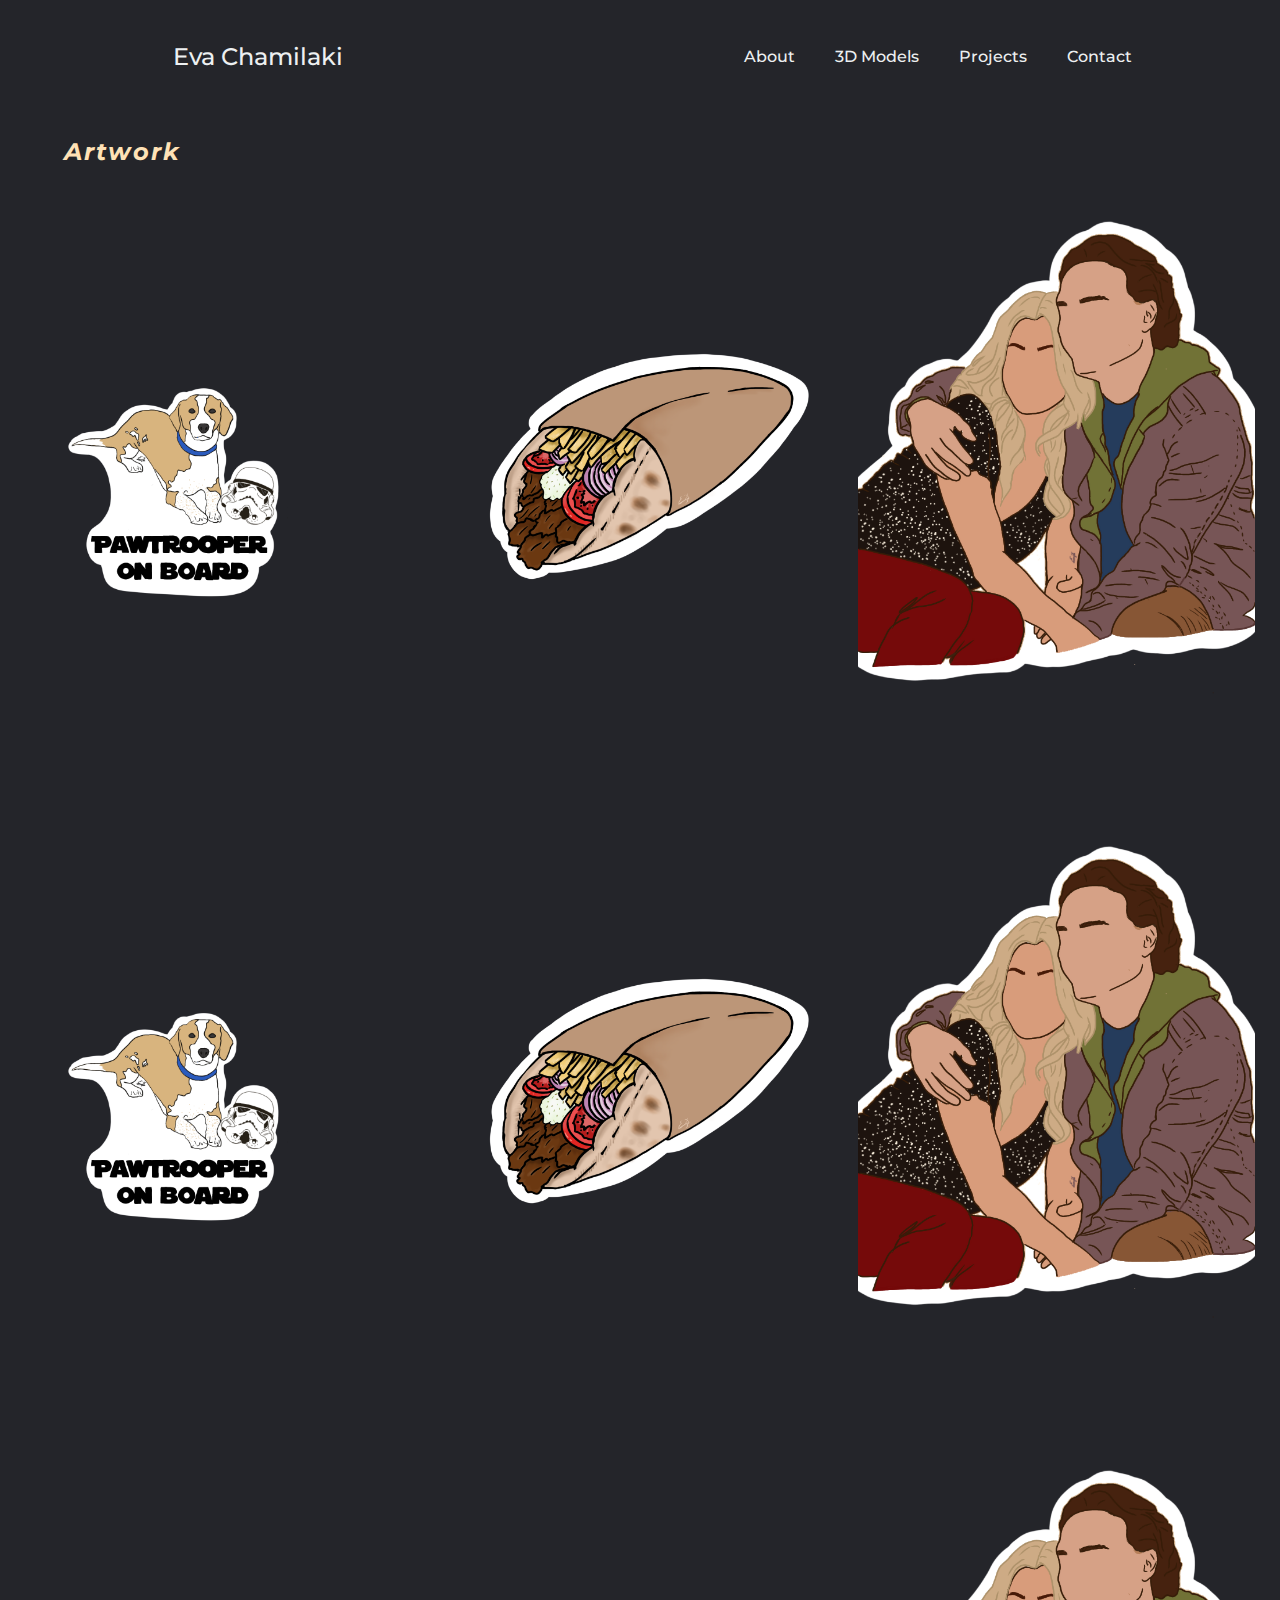
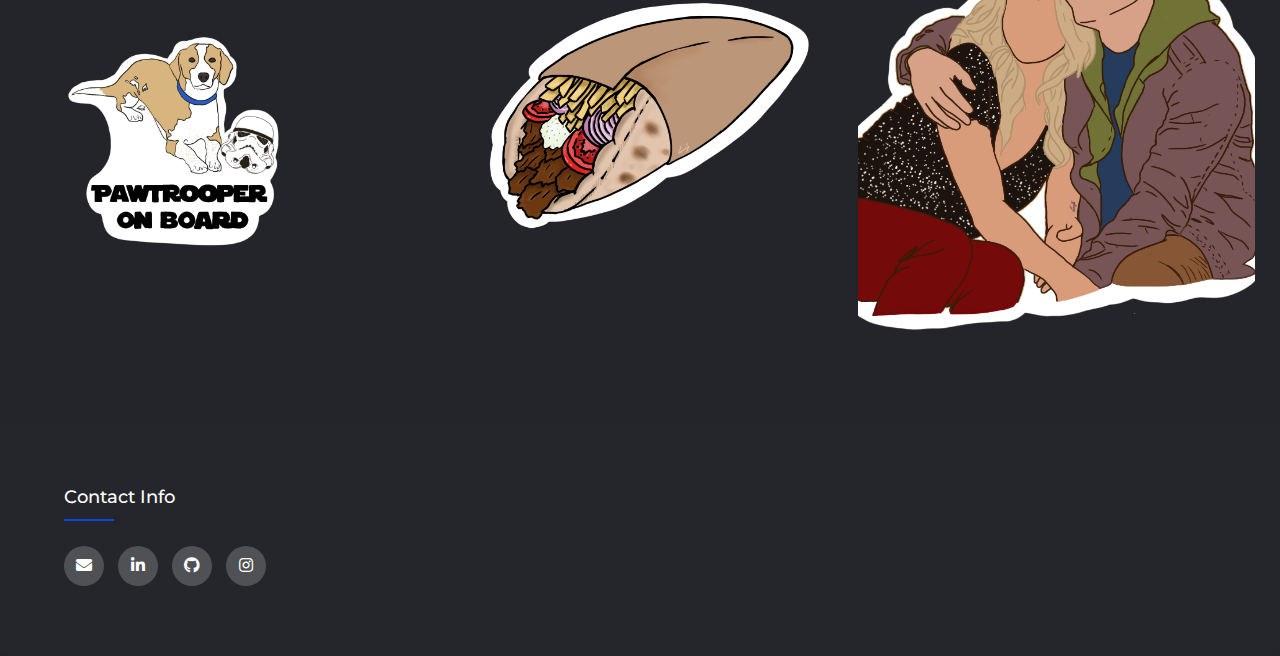
==== index.html @ 16413973 "init" ====
<!DOCTYPE html>
<html>

<head>
    <meta charset="utf-8">
    <title>Eva Chamilaki</title>
    <meta name="description" content="">
    <meta name="viewport" content="width=device-width, initial-scale=1">
    <link rel="stylesheet" href="styles.css">
    <link href="https://fonts.googleapis.com/css?family=Montserrat:500&display=swap" rel="stylesheet">
    <link rel="stylesheet" type="text/css"
        href="https://cdnjs.cloudflare.com/ajax/libs/font-awesome/5.15.1/css/all.min.css">
    <script>
        window.onload = function () {
          window.scrollTo(0, 0);
        };
      </script>
</head>

<body>
    <header>
        <nav>
            <ul class="nav__links">
                <li><a href="#">About</a></li>
                <li><a href="#anchor_artwork">3D Models</a></li>
                <li><a href="#">Projects</a></li>
                <li><a href="#anchor_contact">Contact</a></li>
            </ul>
        </nav>
        <a class="cta" href="#">Eva Chamilaki</a>
    </header>
    <div class="header-line"></div>

    <div class="main-content">
        <h2 id="anchor_artwork" class="section_titles"><i>Artwork</i></h2>
        <div class="art_3d">
            <div class="row">
                <div class="img_container">
                    <img src="artwork/pawtrooper.png" alt="Azor" style="width:100%">
                </div>
                <div class="img_container">
                    <img src="artwork/gyros_logo.png" alt="GyroText" style="width:100%">
                </div>
                <div class="img_container">
                    <img src="artwork/leonny.png" alt="PennyLeon" style="width:100%">
                </div>
            </div>

            <div class="row">
                <div class="img_container">
                    <img src="artwork/pawtrooper.png" alt="Azor" style="width:100%">
                </div>
                <div class="img_container">
                    <img src="artwork/gyros_logo.png" alt="GyroText" style="width:100%">
                </div>
                <div class="img_container">
                    <img src="artwork/leonny.png" alt="PennyLeon" style="width:100%">
                </div>
            </div>

            <div class="row">
                <div class="img_container">
                    <img src="artwork/pawtrooper.png" alt="Azor" style="width:100%">
                </div>
                <div class="img_container">
                    <img src="artwork/gyros_logo.png" alt="GyroText" style="width:100%">
                </div>
                <div class="img_container">
                    <img src="artwork/leonny.png" alt="PennyLeon" style="width:100%">
                </div>
            </div>
        </div>
    </div>

    <!-- <div class="footer-line"></div> -->
    <footer class="footer" id="anchor_contact">
        <div class="container">
            <div class="footer-col">
                <h4>Contact info</h4>
                <div class="social-links">
                    <a href="mailto: evacham7@gmail.com" target="_blank"><i class="fas fa-envelope"></i></a>
                    <a href="https://www.linkedin.com/in/eva-chamilaki/" target="_blank"><i
                            class="fab fa-linkedin-in"></i></a>
                    <a href="https://github.com/EvaChamilaki" target="_blank"><i class="fab fa-github"></i></a>
                    <a href="https://www.instagram.com/eva_cham7/" target="_blank"><i class="fab fa-instagram"></i></a>
                </div>
            </div>
        </div>
    </footer>
</body>

</html>
---- styles.css ----
* {
  box-sizing: border-box;
  margin: 0;
  padding: 0;
}

html {
  scroll-behavior: smooth;
}

header {
  display: flex;
  justify-content: space-between;
  align-items: center;
  padding: 30px 10%;
  background-color: #24252a;
}

nav {
  order: 1;
}

.nav__links a,
.cta,
.overlay__content a {
  font-family: "Montserrat", sans-serif;
  font-weight: 500;
  color: #edf0f1;
  text-decoration: none;
}

.nav__links {
  list-style: none;
  display: flex;
  font-size: 16px;
}

.nav__links li {
  padding: 0px 20px;
}

.nav__links li:nth-child(1) {
  padding: 0 20px 0 0;
}

.nav__links li a {
  transition: all 0.3s ease 0s;
}

.nav__links li a:hover {
  color: #1355ef;
}

.cta {
  font-size: 24px;
  margin-left: 20px;
  padding: 9px 25px;
  cursor: default;
  user-select: none;
}

.section_titles {
  display: flex;
  flex-direction: column;
  align-items: left;
  color: #ffe2b6;
  letter-spacing: 2px;
  margin-left: 5%;
}

.header-line,
.footer-line {
  width: 100%;
  height: 2px;
  background-color: #1355ef;
  margin: 0 auto;
}

.header-line {
  margin-bottom: 20px;
}

.footer-line {
  margin-top: 20px;
}

.menu {
  display: none;
}

.overlay {
  height: 100%;
  width: 0;
  position: fixed;
  z-index: 1;
  left: 0;
  top: 0;
  background-color: #24252a;
  overflow-x: hidden;
  transition: all 0.5s ease 0s;
}

.overlay--active {
  width: 100%;
}

.overlay__content {
  display: flex;
  height: 100%;
  flex-direction: column;
  align-items: center;
  justify-content: center;
}

.overlay a {
  padding: 15px;
  font-size: 36px;
  display: block;
  transition: all 0.3s ease 0s;
}

.overlay a:hover,
.overlay a:focus {
  color: #1355ef;
}

.overlay .close {
  position: absolute;
  top: 20px;
  right: 45px;
  font-size: 60px;
  color: #edf0f1;
}

html,
body {
  height: 100%;
  margin: 0;
}

body {
  line-height: 1.5;
  font-family: 'Montserrat', sans-serif;
  display: flex;
  flex-direction: column;
  justify-content: space-between;
  background-color: #24252a;
}

.main-content {
  flex: 1;
  background-color: #24252a;
}

.container {
  max-width: 1224px;
  margin: auto;
  width: 90%;
  padding: 40px 0;
}

.art_3d {
  display: flex;
  flex-direction: column;
  /* Stack rows vertically */
  gap: 20px;
  margin: 0;
  background-color: #24252a;
  padding: 0;
}

.row {
  display: flex;
  justify-content: space-between;
  /* Spread images evenly across each row */
  gap: 20px;
  /* Adjust the space between images */
}

.img_container {
  width: 32%;
  padding: 5px;
  justify-content: center;
  align-items: center;
  display:flex;
}

img{
  width: 100%;
  display: block;
  transition: transform .2s;
  margin:0 auto;
  border-radius: 10px;
}
img:hover{
    transform:scale(1.1);
}

.row::after {
  content: "";
  clear: both;
  display: table;
}

.footer {
  background-color: #24262b;
  padding: 20px 0;
  position: relative;
  bottom: 0;
  border-radius: 0px 0px 13px 13px;
}

.footer-col h4 {
  font-size: 18px;
  color: #ffffff;
  text-transform: capitalize;
  margin-bottom: 35px;
  font-weight: 500;
  position: relative;
}

.footer-col h4::before {
  content: '';
  position: absolute;
  left: 0;
  bottom: -10px;
  background-color: #1243e1;
  height: 2px;
  box-sizing: border-box;
  width: 50px;
}

.footer-col .social-links a {
  display: inline-block;
  height: 40px;
  width: 40px;
  background-color: rgba(255, 255, 255, 0.2);
  margin: 0 10px 10px 0;
  text-align: center;
  line-height: 40px;
  border-radius: 50%;
  color: #ffffff;
  transition: all 0.5s ease;
}

.footer-col .social-links a:hover {
  color: #24262b;
  background-color: #ffffff;
}
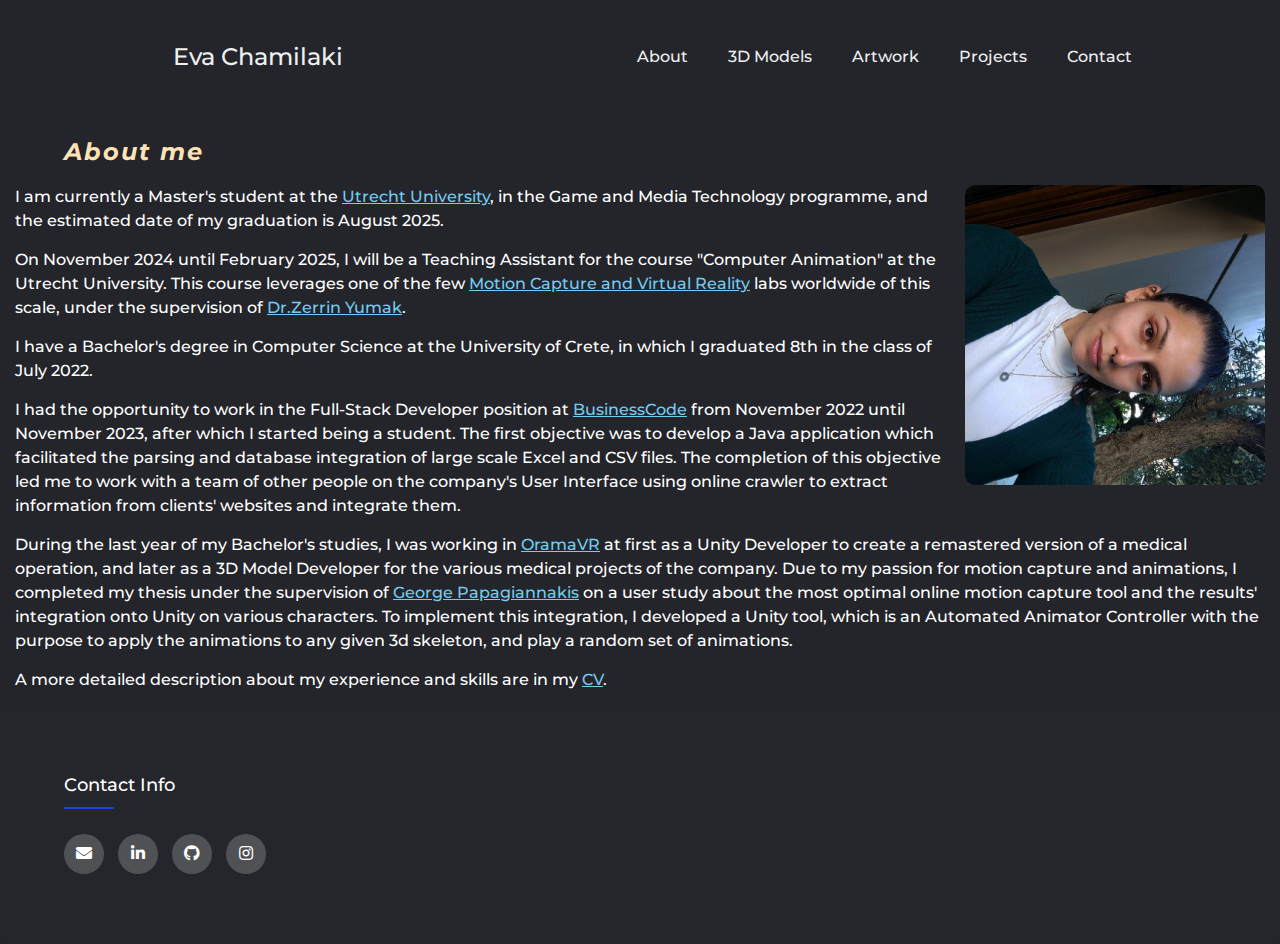
==== commit fac0df14: "separated pages, added artworks" ====
--- a/index.html
+++ b/index.html
@@ -21,8 +21,9 @@
     <header>
         <nav>
             <ul class="nav__links">
-                <li><a href="#">About</a></li>
-                <li><a href="#anchor_artwork">3D Models</a></li>
+                <li><a href="#anchor_about">About</a></li>
+                <li><a href="models_3d.html">3D Models</a></li>
+                <li><a href="artwork.html">Artwork</a></li>
                 <li><a href="#">Projects</a></li>
                 <li><a href="#anchor_contact">Contact</a></li>
             </ul>
@@ -32,47 +33,31 @@
     <div class="header-line"></div>
 
     <div class="main-content">
-        <h2 id="anchor_artwork" class="section_titles"><i>Artwork</i></h2>
-        <div class="art_3d">
-            <div class="row">
-                <div class="img_container">
-                    <img src="artwork/pawtrooper.png" alt="Azor" style="width:100%">
-                </div>
-                <div class="img_container">
-                    <img src="artwork/gyros_logo.png" alt="GyroText" style="width:100%">
-                </div>
-                <div class="img_container">
-                    <img src="artwork/leonny.png" alt="PennyLeon" style="width:100%">
-                </div>
-            </div>
+        <h2 id="anchor_about" class="section_titles"><i>About me</i></h2>
 
-            <div class="row">
-                <div class="img_container">
-                    <img src="artwork/pawtrooper.png" alt="Azor" style="width:100%">
-                </div>
-                <div class="img_container">
-                    <img src="artwork/gyros_logo.png" alt="GyroText" style="width:100%">
-                </div>
-                <div class="img_container">
-                    <img src="artwork/leonny.png" alt="PennyLeon" style="width:100%">
-                </div>
-            </div>
-
-            <div class="row">
-                <div class="img_container">
-                    <img src="artwork/pawtrooper.png" alt="Azor" style="width:100%">
-                </div>
-                <div class="img_container">
-                    <img src="artwork/gyros_logo.png" alt="GyroText" style="width:100%">
-                </div>
-                <div class="img_container">
-                    <img src="artwork/leonny.png" alt="PennyLeon" style="width:100%">
-                </div>
-            </div>
-        </div>
+        <p><img class="about_img" src="me.jpeg" width="300" height="300">
+            I am currently a Master's student at the <a class="about_links" href="https://www.uu.nl/en">Utrecht University</a>, in the Game and Media Technology programme, 
+            and the estimated date of my graduation is August 2025.</p>
+            <p>On November 2024 until February 2025, I will be a Teaching Assistant for the course "Computer Animation" at the Utrecht University. This course leverages 
+            one of the few <a class="about_links" href="https://www.uu.nl/en/research/motion-capture-and-virtual-reality-lab">Motion Capture and Virtual Reality</a> 
+            labs worldwide of this scale, under the supervision of <a class="about_links" href="https://www.uu.nl/staff/ZYumak">Dr.Zerrin Yumak</a>.</p>
+            <p>I have a Bachelor's degree in Computer Science at the University of Crete, in which I graduated 8th in the class of July 2022.</p>
+            <p>I had the opportunity to work in the Full-Stack Developer position at <a class="about_links" href="https://www.business-code.de/">BusinessCode</a>
+            from November 2022 until November 2023, after which I started being a student. The first objective was to develop a Java application which 
+            facilitated the parsing and database integration of large scale Excel and CSV files. The completion of this objective led me to work with a 
+            team of other people on the company's User Interface using online crawler to extract information from clients' websites and integrate
+            them.</p>
+            <p>During the last year of my Bachelor's studies, I was working in <a class="about_links" href="https://oramavr.com/">OramaVR</a> at first as a 
+            Unity Developer to create a remastered version of a medical operation, and later as a 3D Model Developer for the various medical projects of the company.
+            Due to my passion for motion capture and animations, I completed my thesis under the supervision of 
+            <a class="about_links" href="https://scholar.google.com/citations?user=rUfyI3MAAAAJ&hl=en">George Papagiannakis</a> on a user study about the most optimal online
+            motion capture tool and the results' integration onto Unity on various characters. To implement this integration, I developed a Unity tool, which is an Automated
+            Animator Controller with the purpose to apply the animations to any given 3d skeleton, and play a random set of animations. </p>
+            <p>A more detailed description about my experience and skills are in my <a class="about_links" href="https://scholar.google.com/citations?user=rUfyI3MAAAAJ&hl=en">CV</a>.</p>
+        
     </div>
 
-    <!-- <div class="footer-line"></div> -->
+    <div class="footer-line"></div>
     <footer class="footer" id="anchor_contact">
         <div class="container">
             <div class="footer-col">
--- a/styles.css
+++ b/styles.css
@@ -22,6 +22,7 @@
 
 .nav__links a,
 .cta,
+p,
 .overlay__content a {
   font-family: "Montserrat", sans-serif;
   font-weight: 500;
@@ -29,6 +30,9 @@
   text-decoration: none;
 }
 
+.about_links {
+  color: rgb(115, 204, 242);
+}
 .nav__links {
   list-style: none;
   display: flex;
@@ -185,14 +189,21 @@
   display:flex;
 }
 
-img{
+.img_format {
   width: 100%;
   display: block;
   transition: transform .2s;
   margin:0 auto;
   border-radius: 10px;
 }
-img:hover{
+
+.about_img {
+  float: right;
+  margin: 0px 0px 15px 20px;
+  border-radius: 10px;
+}
+
+.img_format:hover{
     transform:scale(1.1);
 }
 
@@ -200,6 +211,13 @@
   content: "";
   clear: both;
   display: table;
+}
+
+p {
+  padding: 15px; 
+  padding-bottom: 0px;
+  color: white;
+
 }
 
 .footer {
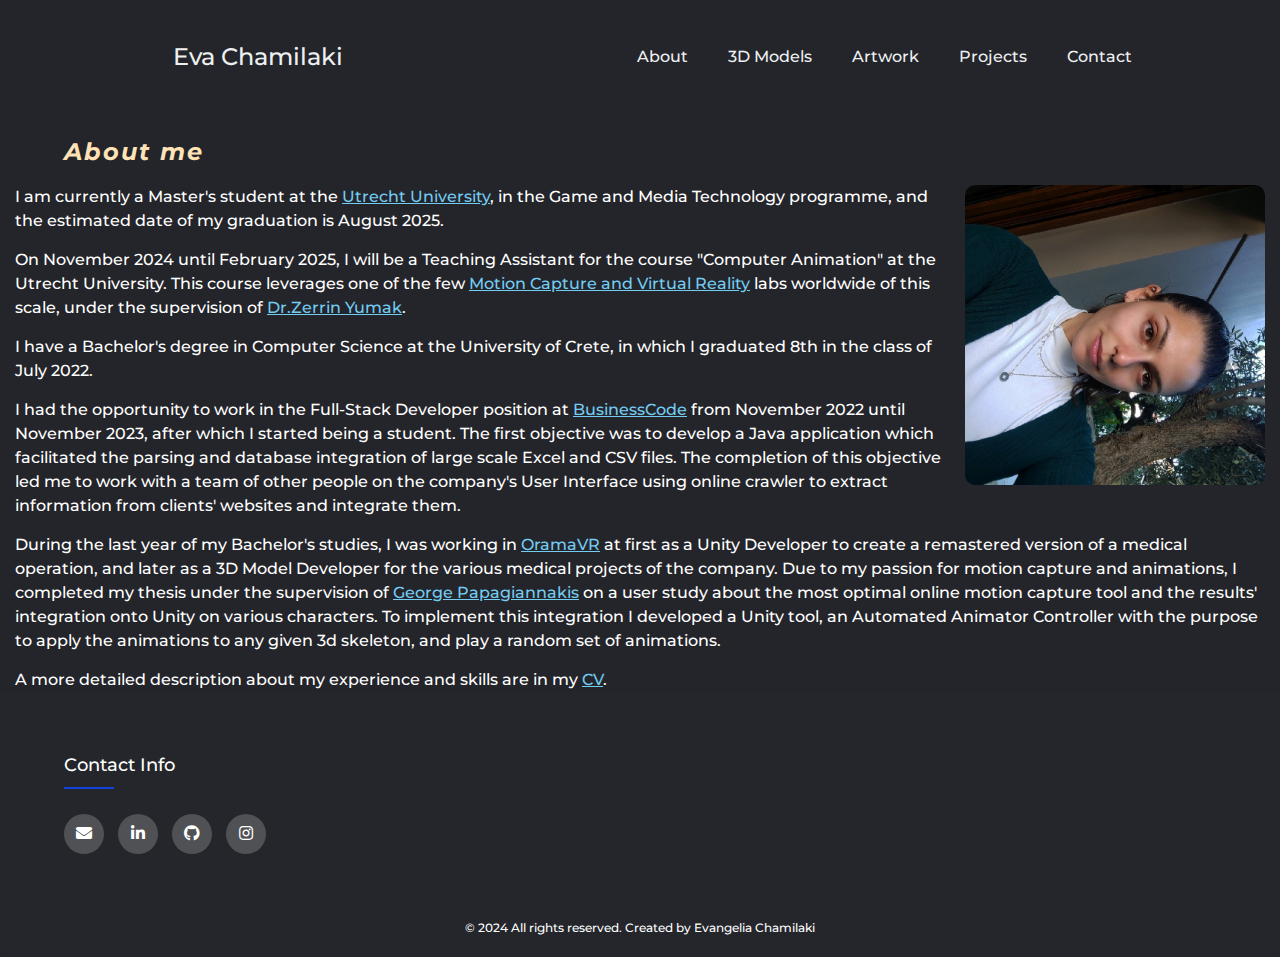
==== commit 11763258: "3d models page" ====
--- a/index.html
+++ b/index.html
@@ -12,9 +12,9 @@
         href="https://cdnjs.cloudflare.com/ajax/libs/font-awesome/5.15.1/css/all.min.css">
     <script>
         window.onload = function () {
-          window.scrollTo(0, 0);
+            window.scrollTo(0, 0);
         };
-      </script>
+    </script>
 </head>
 
 <body>
@@ -36,25 +36,42 @@
         <h2 id="anchor_about" class="section_titles"><i>About me</i></h2>
 
         <p><img class="about_img" src="me.jpeg" width="300" height="300">
-            I am currently a Master's student at the <a class="about_links" href="https://www.uu.nl/en">Utrecht University</a>, in the Game and Media Technology programme, 
+            I am currently a Master's student at the <a class="about_links" href="https://www.uu.nl/en">Utrecht
+                University</a>, in the Game and Media Technology programme,
             and the estimated date of my graduation is August 2025.</p>
-            <p>On November 2024 until February 2025, I will be a Teaching Assistant for the course "Computer Animation" at the Utrecht University. This course leverages 
-            one of the few <a class="about_links" href="https://www.uu.nl/en/research/motion-capture-and-virtual-reality-lab">Motion Capture and Virtual Reality</a> 
-            labs worldwide of this scale, under the supervision of <a class="about_links" href="https://www.uu.nl/staff/ZYumak">Dr.Zerrin Yumak</a>.</p>
-            <p>I have a Bachelor's degree in Computer Science at the University of Crete, in which I graduated 8th in the class of July 2022.</p>
-            <p>I had the opportunity to work in the Full-Stack Developer position at <a class="about_links" href="https://www.business-code.de/">BusinessCode</a>
-            from November 2022 until November 2023, after which I started being a student. The first objective was to develop a Java application which 
-            facilitated the parsing and database integration of large scale Excel and CSV files. The completion of this objective led me to work with a 
-            team of other people on the company's User Interface using online crawler to extract information from clients' websites and integrate
+        <p>On November 2024 until February 2025, I will be a Teaching Assistant for the course "Computer Animation" at
+            the Utrecht University. This course leverages
+            one of the few <a class="about_links"
+                href="https://www.uu.nl/en/research/motion-capture-and-virtual-reality-lab">Motion Capture and Virtual
+                Reality</a>
+            labs worldwide of this scale, under the supervision of <a class="about_links"
+                href="https://www.uu.nl/staff/ZYumak">Dr.Zerrin Yumak</a>.</p>
+        <p>I have a Bachelor's degree in Computer Science at the University of Crete, in which I graduated 8th in the
+            class of July 2022.</p>
+        <p>I had the opportunity to work in the Full-Stack Developer position at <a class="about_links"
+                href="https://www.business-code.de/">BusinessCode</a>
+            from November 2022 until November 2023, after which I started being a student. The first objective was to
+            develop a Java application which
+            facilitated the parsing and database integration of large scale Excel and CSV files. The completion of this
+            objective led me to work with a
+            team of other people on the company's User Interface using online crawler to extract information from
+            clients' websites and integrate
             them.</p>
-            <p>During the last year of my Bachelor's studies, I was working in <a class="about_links" href="https://oramavr.com/">OramaVR</a> at first as a 
-            Unity Developer to create a remastered version of a medical operation, and later as a 3D Model Developer for the various medical projects of the company.
-            Due to my passion for motion capture and animations, I completed my thesis under the supervision of 
-            <a class="about_links" href="https://scholar.google.com/citations?user=rUfyI3MAAAAJ&hl=en">George Papagiannakis</a> on a user study about the most optimal online
-            motion capture tool and the results' integration onto Unity on various characters. To implement this integration, I developed a Unity tool, which is an Automated
-            Animator Controller with the purpose to apply the animations to any given 3d skeleton, and play a random set of animations. </p>
-            <p>A more detailed description about my experience and skills are in my <a class="about_links" href="https://scholar.google.com/citations?user=rUfyI3MAAAAJ&hl=en">CV</a>.</p>
-        
+        <p>During the last year of my Bachelor's studies, I was working in <a class="about_links"
+                href="https://oramavr.com/">OramaVR</a> at first as a
+            Unity Developer to create a remastered version of a medical operation, and later as a 3D Model Developer for
+            the various medical projects of the company.
+            Due to my passion for motion capture and animations, I completed my thesis under the supervision of
+            <a class="about_links" href="https://scholar.google.com/citations?user=rUfyI3MAAAAJ&hl=en">George
+                Papagiannakis</a> on a user study about the most optimal online
+            motion capture tool and the results' integration onto Unity on various characters. To implement this
+            integration I developed a Unity tool, an Automated
+            Animator Controller with the purpose to apply the animations to any given 3d skeleton, and play a random set
+            of animations.
+        </p>
+        <p>A more detailed description about my experience and skills are in my <a class="about_links"
+                href="./EvaChamilaki_CV.pdf">CV</a>.</p>
+
     </div>
 
     <div class="footer-line"></div>
@@ -71,6 +88,10 @@
                 </div>
             </div>
         </div>
+
+        <div class="footer-copyright">
+            <p>&copy; 2024 All rights reserved. Created by Evangelia Chamilaki</p>
+        </div>
     </footer>
 </body>
 
--- a/styles.css
+++ b/styles.css
@@ -84,8 +84,9 @@
   margin-bottom: 20px;
 }
 
-.footer-line {
-  margin-top: 20px;
+.footer-copyright {
+  text-align: center;
+  font-size: 12px;
 }
 
 .menu {
@@ -166,23 +167,18 @@
 .art_3d {
   display: flex;
   flex-direction: column;
-  /* Stack rows vertically */
   gap: 20px;
-  margin: 0;
-  background-color: #24252a;
-  padding: 0;
+  background-color: #24252a;
 }
 
 .row {
   display: flex;
   justify-content: space-between;
-  /* Spread images evenly across each row */
-  gap: 20px;
-  /* Adjust the space between images */
+  padding-left: 20px;
 }
 
 .img_container {
-  width: 32%;
+  width: 30%;
   padding: 5px;
   justify-content: center;
   align-items: center;
@@ -195,6 +191,13 @@
   transition: transform .2s;
   margin:0 auto;
   border-radius: 10px;
+}
+
+.vertical-stack {
+  display: flex;
+  flex-direction: column;  /* Stack items (images) vertically */
+  align-items: center;
+  justify-content: center;
 }
 
 .about_img {
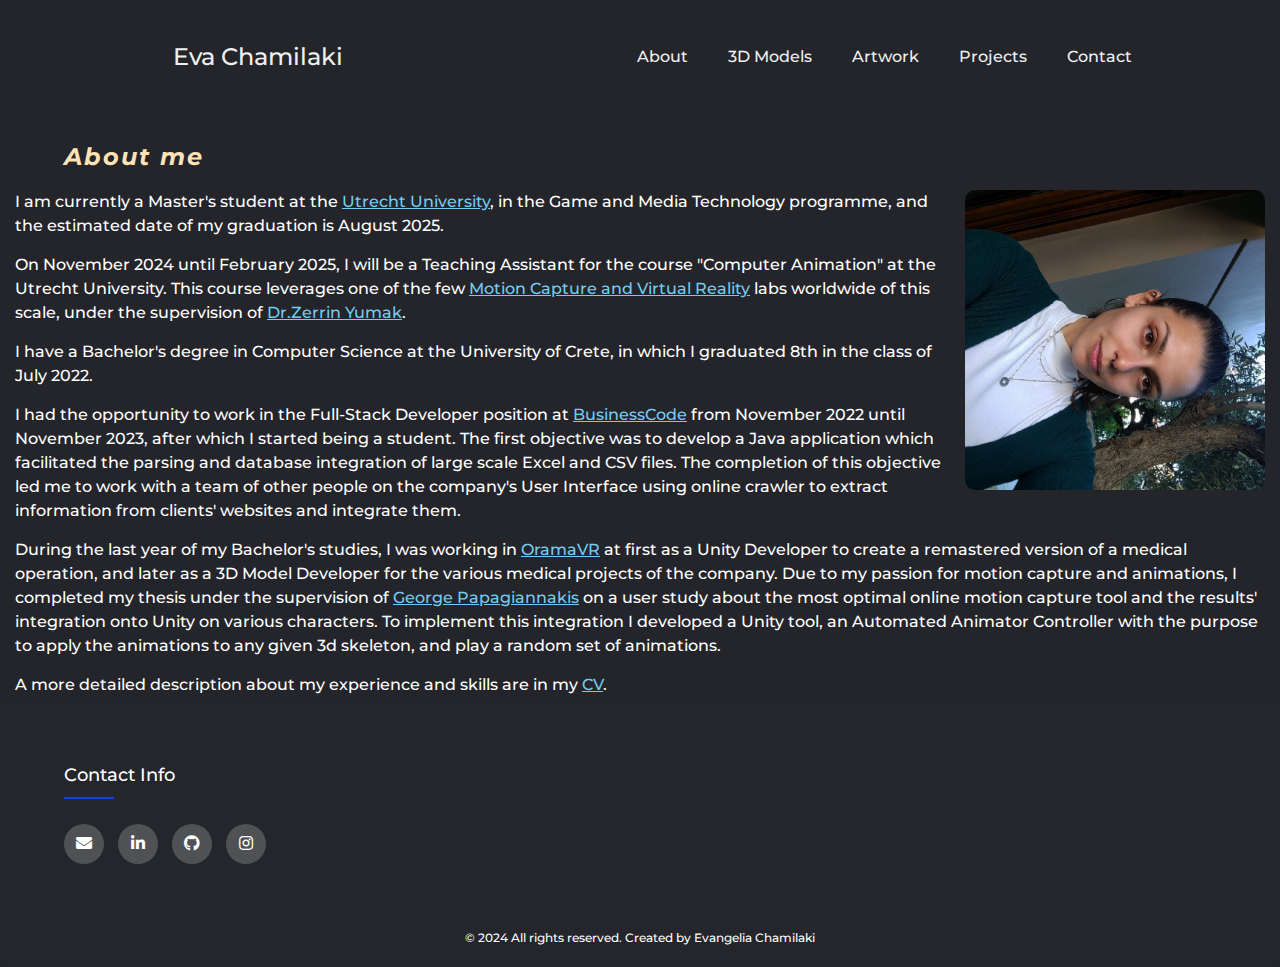
==== commit dd6b784a: "projects page added" ====
--- a/index.html
+++ b/index.html
@@ -24,7 +24,7 @@
                 <li><a href="#anchor_about">About</a></li>
                 <li><a href="models_3d.html">3D Models</a></li>
                 <li><a href="artwork.html">Artwork</a></li>
-                <li><a href="#">Projects</a></li>
+                <li><a href="projects.html">Projects</a></li>
                 <li><a href="#anchor_contact">Contact</a></li>
             </ul>
         </nav>
@@ -72,6 +72,12 @@
         <p>A more detailed description about my experience and skills are in my <a class="about_links"
                 href="./EvaChamilaki_CV.pdf">CV</a>.</p>
 
+
+        <a href="#" class="scrollbutton" id="scrollbuttonid">
+            <img src="arrow.png" alt="arrow">
+        </a>
+
+        <script src="script.js"></script>
     </div>
 
     <div class="footer-line"></div>
--- a/styles.css
+++ b/styles.css
@@ -75,9 +75,10 @@
 .header-line,
 .footer-line {
   width: 100%;
-  height: 2px;
+  height: 1px;
   background-color: #1355ef;
   margin: 0 auto;
+  margin-top: 5px;
 }
 
 .header-line {
@@ -216,11 +217,74 @@
   display: table;
 }
 
+.timeline {
+  margin: 90px auto;
+  max-width: 80%;
+  border-left: 2px solid #1355ef;
+  padding: 0 20px 0 30px;
+  display: flex;
+  flex-direction: column;
+  gap: 20px;
+  position: relative;
+}
+
+.project-item {
+  background-color: #acacba;
+  padding: 10px 25px;
+  font-size: 16px;
+  border: 1px solid #1355ef;
+  line-height: 1.7;
+  position: relative;
+  height: auto;
+  word-wrap: break-word;
+  border-radius: 20px;
+}
+
+.year {
+  position: absolute;
+  top: 10px;
+  right: 25px;
+  color: #000000;
+  font-weight: normal;
+}
+
+.project-item::before {
+  content: "";
+  display: block;
+  width: 10px;
+  height: 10px;
+  border-radius: 50%;
+  background-color: #24252a;
+  border: 3px solid #ddd;
+  position: absolute;
+  left: -40px; 
+  top: 50%;
+  transform: translateY(-50%);
+}
+
+.project-item::after {
+  content: '';
+  border-style: solid;
+  border-color: transparent #ddd transparent transparent;
+  border-width: 8px;
+  position: absolute;
+  left: -17px;
+  top: 50%;
+  transform: translateY(-50%);
+}
+
+.project-item h4 {
+  font-weight: normal;
+}
+
+.project-item small {
+  color: #3a3a3a;
+}
+
 p {
   padding: 15px; 
   padding-bottom: 0px;
   color: white;
-
 }
 
 .footer {
@@ -267,4 +331,18 @@
 .footer-col .social-links a:hover {
   color: #24262b;
   background-color: #ffffff;
+}
+
+.scrollbutton {
+  display: none;
+  position: fixed;
+  bottom: 1%;
+  right: 3%;
+  border: none;
+  cursor: pointer;
+}
+
+.scrollbutton img {
+  width: 60px; /* Set the appropriate width for the arrow */
+  height: 60px; /* Set the appropriate height for the arrow */
 }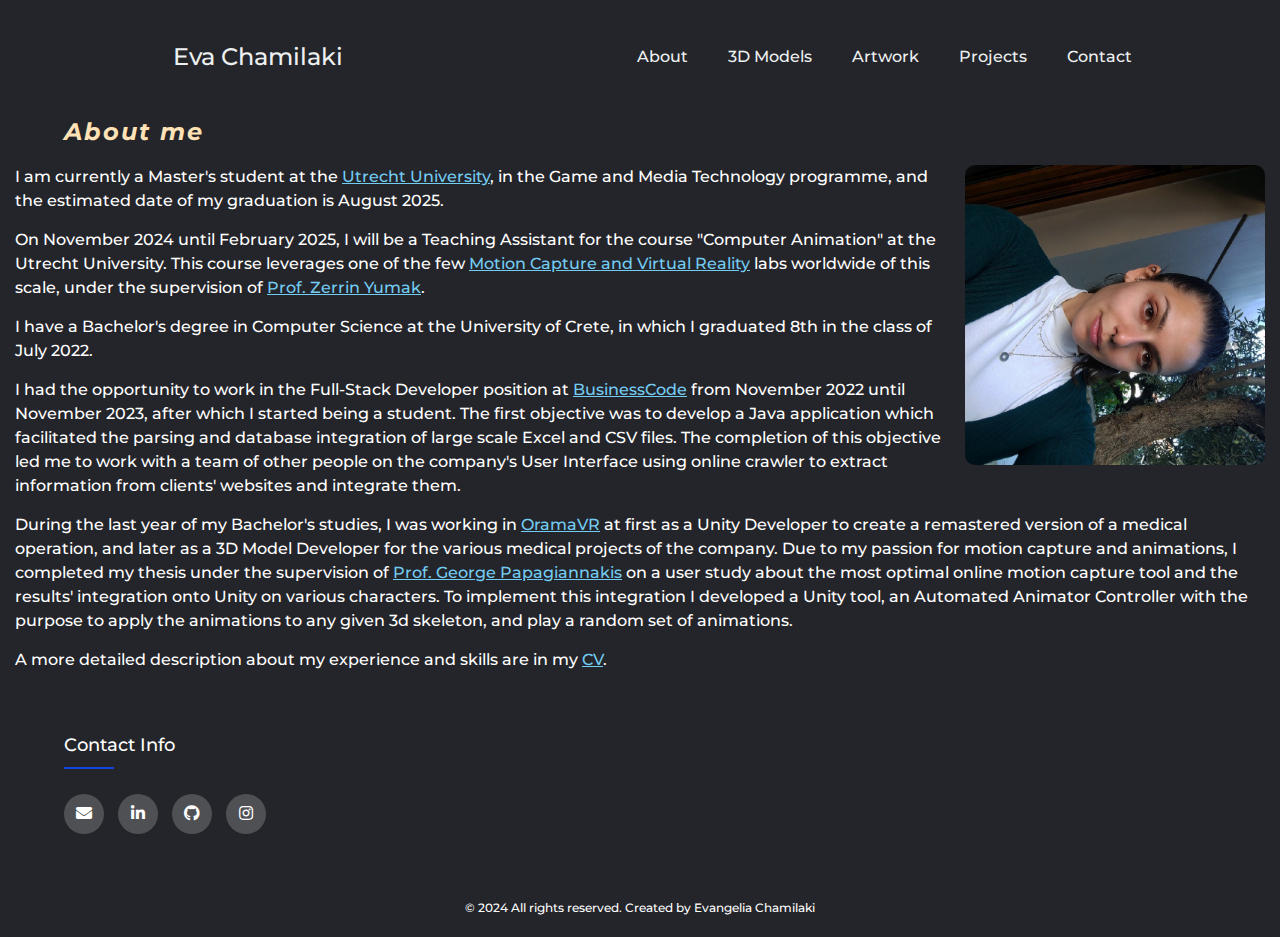
==== commit d1100fdc: "final changes" ====
--- a/index.html
+++ b/index.html
@@ -6,7 +6,7 @@
     <title>Eva Chamilaki</title>
     <meta name="description" content="">
     <meta name="viewport" content="width=device-width, initial-scale=1">
-    <link rel="stylesheet" href="styles.css">
+    <link rel="stylesheet" href="other_files/styles.css">
     <link href="https://fonts.googleapis.com/css?family=Montserrat:500&display=swap" rel="stylesheet">
     <link rel="stylesheet" type="text/css"
         href="https://cdnjs.cloudflare.com/ajax/libs/font-awesome/5.15.1/css/all.min.css">
@@ -28,14 +28,14 @@
                 <li><a href="#anchor_contact">Contact</a></li>
             </ul>
         </nav>
-        <a class="cta" href="#">Eva Chamilaki</a>
+        <a class="cta" href="index.html" style="cursor: pointer;">Eva Chamilaki</a>
     </header>
-    <div class="header-line"></div>
+    <!-- <div class="header-line"></div> -->
 
     <div class="main-content">
         <h2 id="anchor_about" class="section_titles"><i>About me</i></h2>
 
-        <p><img class="about_img" src="me.jpeg" width="300" height="300">
+        <p><img class="about_img" src="other_files/me.jpeg" width="300" height="300">
             I am currently a Master's student at the <a class="about_links" href="https://www.uu.nl/en">Utrecht
                 University</a>, in the Game and Media Technology programme,
             and the estimated date of my graduation is August 2025.</p>
@@ -45,7 +45,7 @@
                 href="https://www.uu.nl/en/research/motion-capture-and-virtual-reality-lab">Motion Capture and Virtual
                 Reality</a>
             labs worldwide of this scale, under the supervision of <a class="about_links"
-                href="https://www.uu.nl/staff/ZYumak">Dr.Zerrin Yumak</a>.</p>
+                href="https://www.uu.nl/staff/ZYumak">Prof. Zerrin Yumak</a>.</p>
         <p>I have a Bachelor's degree in Computer Science at the University of Crete, in which I graduated 8th in the
             class of July 2022.</p>
         <p>I had the opportunity to work in the Full-Stack Developer position at <a class="about_links"
@@ -62,7 +62,7 @@
             Unity Developer to create a remastered version of a medical operation, and later as a 3D Model Developer for
             the various medical projects of the company.
             Due to my passion for motion capture and animations, I completed my thesis under the supervision of
-            <a class="about_links" href="https://scholar.google.com/citations?user=rUfyI3MAAAAJ&hl=en">George
+            <a class="about_links" href="https://scholar.google.com/citations?user=rUfyI3MAAAAJ&hl=en">Prof. George
                 Papagiannakis</a> on a user study about the most optimal online
             motion capture tool and the results' integration onto Unity on various characters. To implement this
             integration I developed a Unity tool, an Automated
@@ -70,17 +70,10 @@
             of animations.
         </p>
         <p>A more detailed description about my experience and skills are in my <a class="about_links"
-                href="./EvaChamilaki_CV.pdf">CV</a>.</p>
-
-
-        <a href="#" class="scrollbutton" id="scrollbuttonid">
-            <img src="arrow.png" alt="arrow">
-        </a>
-
-        <script src="script.js"></script>
+                href="other_files/EvaChamilaki_CV.pdf" target="_blank">CV</a>.</p>
     </div>
 
-    <div class="footer-line"></div>
+    <!-- <div class="footer-line"></div> -->
     <footer class="footer" id="anchor_contact">
         <div class="container">
             <div class="footer-col">
@@ -99,6 +92,11 @@
             <p>&copy; 2024 All rights reserved. Created by Evangelia Chamilaki</p>
         </div>
     </footer>
+
+    <a href="#" class="scrollbutton" id="scrollbuttonid">
+        <img src="other_files/arrow.png" alt="arrow">
+    </a>
+
+    <script src="other_files/script.js"></script>
 </body>
-
 </html>--- a/other_files/styles.css
+++ b/other_files/styles.css
@@ -0,0 +1,348 @@
+* {
+  box-sizing: border-box;
+  margin: 0;
+  padding: 0;
+}
+
+html {
+  scroll-behavior: smooth;
+}
+
+header {
+  display: flex;
+  justify-content: space-between;
+  align-items: center;
+  padding: 30px 10%;
+  background-color: #24252a;
+}
+
+nav {
+  order: 1;
+}
+
+.nav__links a,
+.cta,
+p,
+.overlay__content a {
+  font-family: "Montserrat", sans-serif;
+  font-weight: 500;
+  color: #edf0f1;
+  text-decoration: none;
+}
+
+.about_links {
+  color: rgb(115, 204, 242);
+}
+.nav__links {
+  list-style: none;
+  display: flex;
+  font-size: 16px;
+}
+
+.nav__links li {
+  padding: 0px 20px;
+}
+
+.nav__links li:nth-child(1) {
+  padding: 0 20px 0 0;
+}
+
+.nav__links li a {
+  transition: all 0.3s ease 0s;
+}
+
+.nav__links li a:hover {
+  color: #1355ef;
+}
+
+.cta {
+  font-size: 24px;
+  margin-left: 20px;
+  padding: 9px 25px;
+  cursor: default;
+  user-select: none;
+}
+
+.section_titles {
+  display: flex;
+  flex-direction: column;
+  align-items: left;
+  color: #ffe2b6;
+  letter-spacing: 2px;
+  margin-left: 5%;
+}
+
+.header-line,
+.footer-line {
+  width: 100%;
+  height: 1px;
+  background-color: #1355ef;
+  margin: 0 auto;
+  margin-top: 5px;
+}
+
+.header-line {
+  margin-bottom: 20px;
+}
+
+.footer-copyright {
+  text-align: center;
+  font-size: 12px;
+}
+
+.menu {
+  display: none;
+}
+
+.overlay {
+  height: 100%;
+  width: 0;
+  position: fixed;
+  z-index: 1;
+  left: 0;
+  top: 0;
+  background-color: #24252a;
+  overflow-x: hidden;
+  transition: all 0.5s ease 0s;
+}
+
+.overlay--active {
+  width: 100%;
+}
+
+.overlay__content {
+  display: flex;
+  height: 100%;
+  flex-direction: column;
+  align-items: center;
+  justify-content: center;
+}
+
+.overlay a {
+  padding: 15px;
+  font-size: 36px;
+  display: block;
+  transition: all 0.3s ease 0s;
+}
+
+.overlay a:hover,
+.overlay a:focus {
+  color: #1355ef;
+}
+
+.overlay .close {
+  position: absolute;
+  top: 20px;
+  right: 45px;
+  font-size: 60px;
+  color: #edf0f1;
+}
+
+html,
+body {
+  height: 100%;
+  margin: 0;
+}
+
+body {
+  line-height: 1.5;
+  font-family: 'Montserrat', sans-serif;
+  display: flex;
+  flex-direction: column;
+  justify-content: space-between;
+  background-color: #24252a;
+}
+
+.main-content {
+  flex: 1;
+  background-color: #24252a;
+}
+
+.container {
+  max-width: 1224px;
+  margin: auto;
+  width: 90%;
+  padding: 40px 0;
+}
+
+.art_3d {
+  display: flex;
+  flex-direction: column;
+  gap: 20px;
+  background-color: #24252a;
+}
+
+.row {
+  display: flex;
+  justify-content: space-between;
+  padding-left: 20px;
+}
+
+.img_container {
+  width: 30%;
+  padding: 5px;
+  justify-content: center;
+  align-items: center;
+  display:flex;
+}
+
+.img_format {
+  width: 100%;
+  display: block;
+  transition: transform .2s;
+  margin:0 auto;
+  border-radius: 10px;
+}
+
+.vertical-stack {
+  display: flex;
+  flex-direction: column;  /* Stack items (images) vertically */
+  align-items: center;
+  justify-content: center;
+}
+
+.about_img {
+  float: right;
+  margin: 0px 0px 15px 20px;
+  border-radius: 10px;
+}
+
+.img_format:hover{
+    transform:scale(1.1);
+}
+
+.row::after {
+  content: "";
+  clear: both;
+  display: table;
+}
+
+.timeline {
+  margin: 90px auto;
+  max-width: 80%;
+  border-left: 2px solid #1355ef;
+  padding: 0 20px 0 30px;
+  display: flex;
+  flex-direction: column;
+  gap: 20px;
+  position: relative;
+}
+
+.project-item {
+  background-color: #acacba;
+  padding: 10px 25px;
+  font-size: 16px;
+  border: 1px solid #1355ef;
+  line-height: 1.7;
+  position: relative;
+  height: auto;
+  word-wrap: break-word;
+  border-radius: 20px;
+}
+
+.year {
+  position: absolute;
+  top: 10px;
+  right: 25px;
+  color: #000000;
+  font-weight: normal;
+}
+
+.project-item::before {
+  content: "";
+  display: block;
+  width: 10px;
+  height: 10px;
+  border-radius: 50%;
+  background-color: #24252a;
+  border: 3px solid #ddd;
+  position: absolute;
+  left: -40px; 
+  top: 50%;
+  transform: translateY(-50%);
+}
+
+.project-item::after {
+  content: '';
+  border-style: solid;
+  border-color: transparent #ddd transparent transparent;
+  border-width: 8px;
+  position: absolute;
+  left: -17px;
+  top: 50%;
+  transform: translateY(-50%);
+}
+
+.project-item h4 {
+  font-weight: normal;
+}
+
+.project-item small {
+  color: #3a3a3a;
+}
+
+p {
+  padding: 15px; 
+  padding-bottom: 0px;
+  color: white;
+}
+
+.footer {
+  background-color: #24252a;
+  padding: 20px 0;
+  position: relative;
+  bottom: 0;
+  border-radius: 0px 0px 13px 13px;
+}
+
+.footer-col h4 {
+  font-size: 18px;
+  color: #ffffff;
+  text-transform: capitalize;
+  margin-bottom: 35px;
+  font-weight: 500;
+  position: relative;
+}
+
+.footer-col h4::before {
+  content: '';
+  position: absolute;
+  left: 0;
+  bottom: -10px;
+  background-color: #1243e1;
+  height: 2px;
+  box-sizing: border-box;
+  width: 50px;
+}
+
+.footer-col .social-links a {
+  display: inline-block;
+  height: 40px;
+  width: 40px;
+  background-color: rgba(255, 255, 255, 0.2);
+  margin: 0 10px 10px 0;
+  text-align: center;
+  line-height: 40px;
+  border-radius: 50%;
+  color: #ffffff;
+  transition: all 0.5s ease;
+}
+
+.footer-col .social-links a:hover {
+  color: #24262b;
+  background-color: #ffffff;
+}
+
+.scrollbutton {
+  display: none;
+  position: fixed;
+  bottom: 1%;
+  right: 3%;
+  border: none;
+  cursor: pointer;
+}
+
+.scrollbutton img {
+  width: 60px;
+  height: 60px;
+}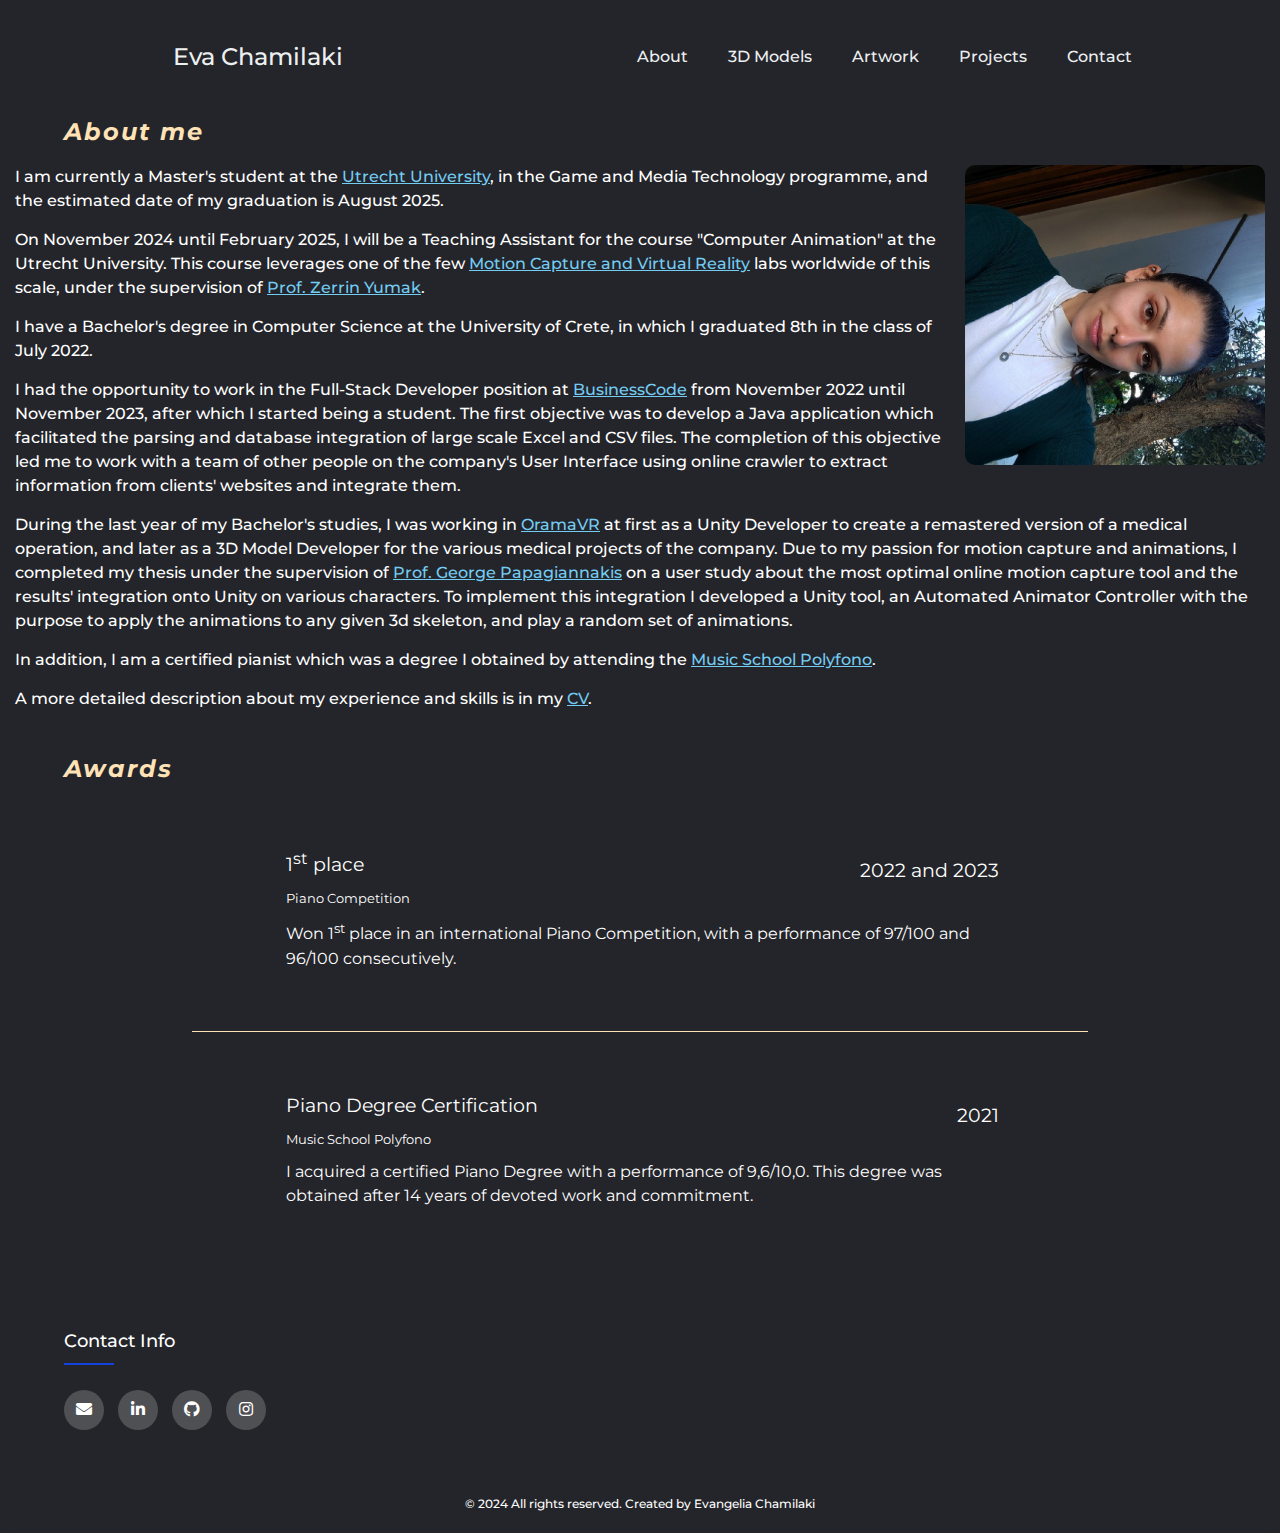
==== commit e0792c6c: "Awards section and redirection links" ====
--- a/index.html
+++ b/index.html
@@ -36,20 +36,22 @@
         <h2 id="anchor_about" class="section_titles"><i>About me</i></h2>
 
         <p><img class="about_img" src="other_files/me.jpeg" width="300" height="300">
-            I am currently a Master's student at the <a class="about_links" href="https://www.uu.nl/en">Utrecht
+            I am currently a Master's student at the <a class="about_links" href="https://www.uu.nl/en"
+                target="_blank">Utrecht
                 University</a>, in the Game and Media Technology programme,
             and the estimated date of my graduation is August 2025.</p>
         <p>On November 2024 until February 2025, I will be a Teaching Assistant for the course "Computer Animation" at
             the Utrecht University. This course leverages
             one of the few <a class="about_links"
-                href="https://www.uu.nl/en/research/motion-capture-and-virtual-reality-lab">Motion Capture and Virtual
+                href="https://www.uu.nl/en/research/motion-capture-and-virtual-reality-lab" target="_blank">Motion
+                Capture and Virtual
                 Reality</a>
             labs worldwide of this scale, under the supervision of <a class="about_links"
-                href="https://www.uu.nl/staff/ZYumak">Prof. Zerrin Yumak</a>.</p>
+                href="https://www.uu.nl/staff/ZYumak" target="_blank">Prof. Zerrin Yumak</a>.</p>
         <p>I have a Bachelor's degree in Computer Science at the University of Crete, in which I graduated 8th in the
             class of July 2022.</p>
         <p>I had the opportunity to work in the Full-Stack Developer position at <a class="about_links"
-                href="https://www.business-code.de/">BusinessCode</a>
+                href="https://www.business-code.de/" target="_blank">BusinessCode</a>
             from November 2022 until November 2023, after which I started being a student. The first objective was to
             develop a Java application which
             facilitated the parsing and database integration of large scale Excel and CSV files. The completion of this
@@ -58,19 +60,42 @@
             clients' websites and integrate
             them.</p>
         <p>During the last year of my Bachelor's studies, I was working in <a class="about_links"
-                href="https://oramavr.com/">OramaVR</a> at first as a
+                href="https://oramavr.com/" target="_blank">OramaVR</a> at first as a
             Unity Developer to create a remastered version of a medical operation, and later as a 3D Model Developer for
             the various medical projects of the company.
             Due to my passion for motion capture and animations, I completed my thesis under the supervision of
-            <a class="about_links" href="https://scholar.google.com/citations?user=rUfyI3MAAAAJ&hl=en">Prof. George
+            <a class="about_links" href="https://scholar.google.com/citations?user=rUfyI3MAAAAJ&hl=en"
+                target="_blank">Prof. George
                 Papagiannakis</a> on a user study about the most optimal online
             motion capture tool and the results' integration onto Unity on various characters. To implement this
             integration I developed a Unity tool, an Automated
             Animator Controller with the purpose to apply the animations to any given 3d skeleton, and play a random set
             of animations.
         </p>
-        <p>A more detailed description about my experience and skills are in my <a class="about_links"
+        <p>In addition, I am a certified pianist which was a degree I obtained by attending the <a class="about_links"
+                href="https://www.polyfono.gr/%CE%B7-%CF%83%CF%87%CE%BF%CE%BB%CE%AE/" target="_blank">Music School
+                Polyfono</a>.</p>
+        <p>A more detailed description about my experience and skills is in my <a class="about_links"
                 href="other_files/EvaChamilaki_CV.pdf" target="_blank">CV</a>.</p>
+
+
+        <h2 class="section_titles" style="padding-top: 40px; padding-bottom: 0;"><i>Awards</i></h2>
+
+        <div class="awards-item">
+            <h3>1<sup>st</sup> place</h3>
+            <small>Piano Competition</small>
+            <h3 class="year">2022 and 2023</h3>
+            <h4>Won 1<sup>st</sup> place in an international Piano Competition, with a performance of 97/100 and 96/100
+                consecutively.</h4>
+        </div>
+        <div class="line"></div>
+        <div class="awards-item">
+            <h3>Piano Degree Certification</h3>
+            <small>Music School Polyfono</small>
+            <h3 class="year">2021</h3>
+            <h4>I acquired a certified Piano Degree with a performance of 9,6/10,0. This degree was obtained after 14
+                years of devoted work and commitment.</h4>
+        </div>
     </div>
 
     <!-- <div class="footer-line"></div> -->
@@ -99,4 +124,5 @@
 
     <script src="other_files/script.js"></script>
 </body>
+
 </html>--- a/other_files/styles.css
+++ b/other_files/styles.css
@@ -85,6 +85,14 @@
   margin-bottom: 20px;
 }
 
+.line {
+  align-items: center;
+  width: 70%;
+  height: 1px;
+  background-color: #ffe2b6;
+  margin: 0 auto;
+}
+
 .footer-copyright {
   text-align: center;
   font-size: 12px;
@@ -240,12 +248,33 @@
   border-radius: 20px;
 }
 
+.awards-item {
+  margin: 60px auto;
+  max-width: 60%;
+  padding: 0 20px 0 30px;
+  display: flex;
+  flex-direction: column;
+  gap: 10px;
+  position: relative;
+}
+
+.awards-item h3, h4, small {
+  font-weight: normal;
+  color: white;
+  margin: 0;
+  padding: 0;
+}
+
 .year {
   position: absolute;
   top: 10px;
   right: 25px;
   color: #000000;
   font-weight: normal;
+}
+
+.awards-item .year {
+  color: white;
 }
 
 .project-item::before {
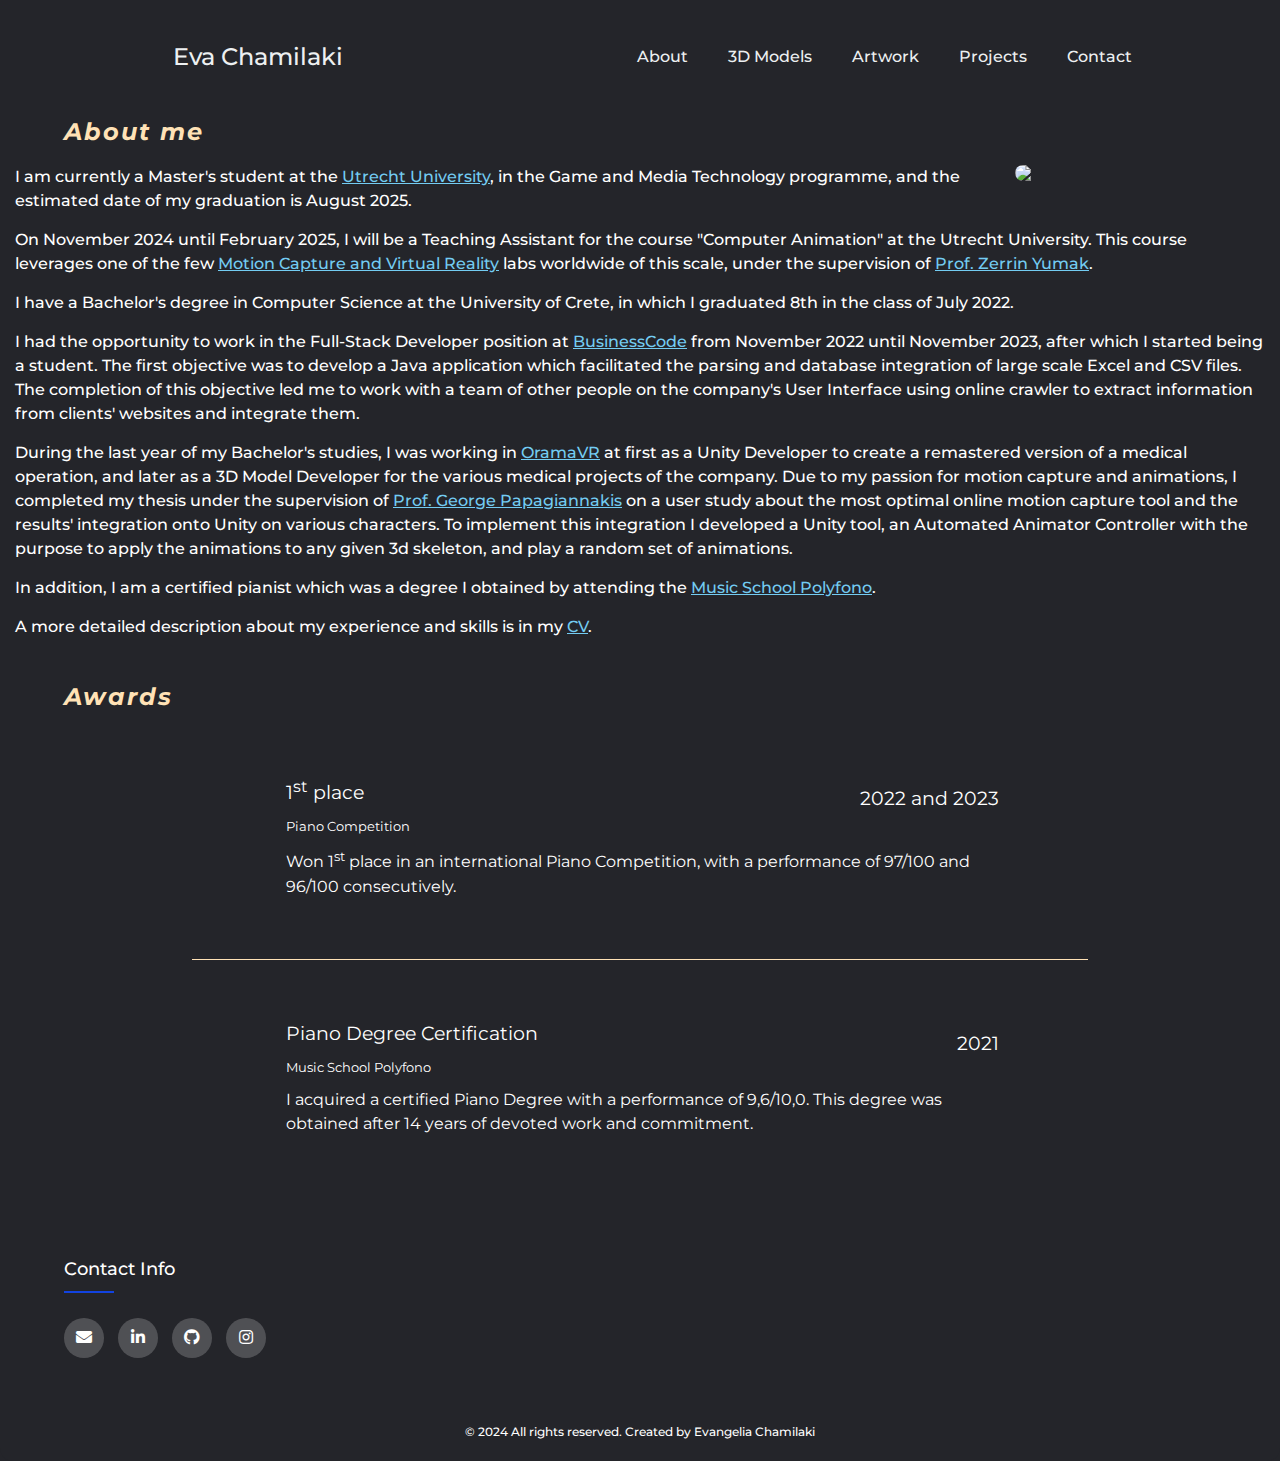
==== commit e4cc164b: "change pfp" ====
--- a/index.html
+++ b/index.html
@@ -35,7 +35,7 @@
     <div class="main-content">
         <h2 id="anchor_about" class="section_titles"><i>About me</i></h2>
 
-        <p><img class="about_img" src="other_files/me.jpeg" width="300" height="300">
+        <p><img class="about_img" src="other_files/me2.png" style="width: 20%; height: auto;">
             I am currently a Master's student at the <a class="about_links" href="https://www.uu.nl/en"
                 target="_blank">Utrecht
                 University</a>, in the Game and Media Technology programme,
